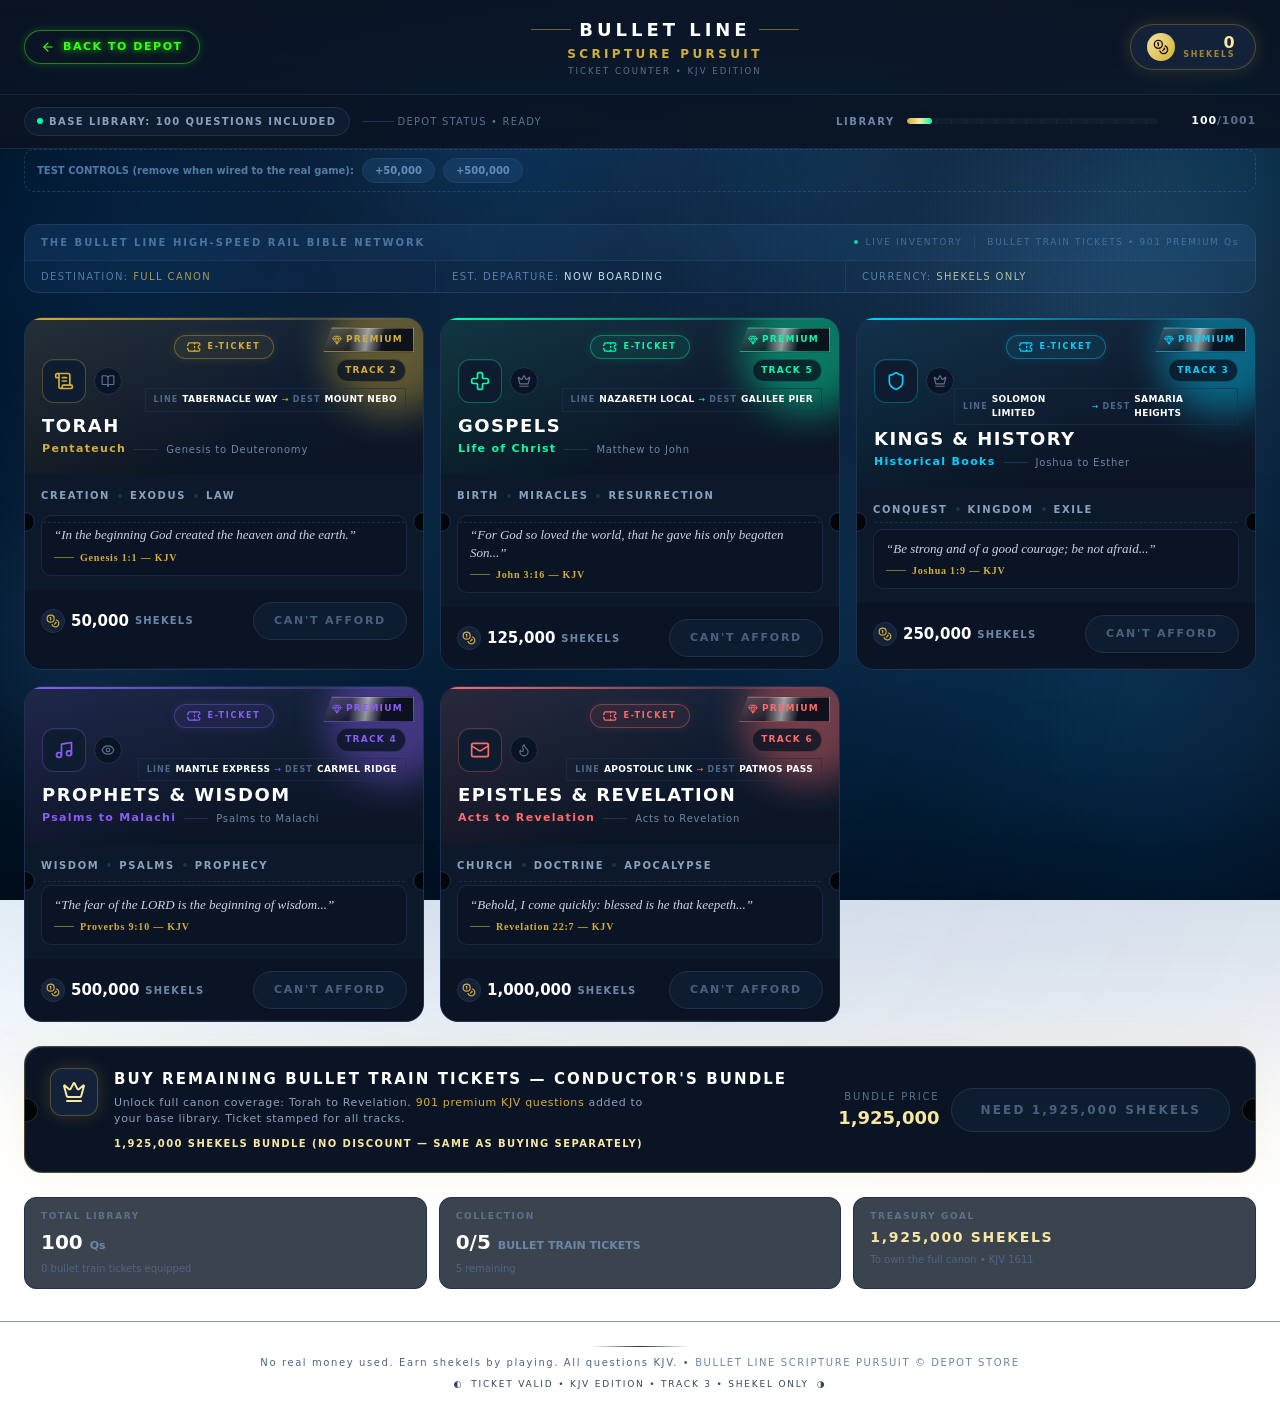
==== store.html @ 8d9b405f "Add files via upload" ====
<!DOCTYPE html>
<html lang="en">
<head>
  <meta charset="UTF-8">
  <meta name="viewport" content="width=device-width, initial-scale=1">
  <title>Bullet Line: Scripture Pursuit — Store</title>
  <style>*,:after,:before{--tw-border-spacing-x:0;--tw-border-spacing-y:0;--tw-translate-x:0;--tw-translate-y:0;--tw-rotate:0;--tw-skew-x:0;--tw-skew-y:0;--tw-scale-x:1;--tw-scale-y:1;--tw-pan-x: ;--tw-pan-y: ;--tw-pinch-zoom: ;--tw-scroll-snap-strictness:proximity;--tw-gradient-from-position: ;--tw-gradient-via-position: ;--tw-gradient-to-position: ;--tw-ordinal: ;--tw-slashed-zero: ;--tw-numeric-figure: ;--tw-numeric-spacing: ;--tw-numeric-fraction: ;--tw-ring-inset: ;--tw-ring-offset-width:0px;--tw-ring-offset-color:#fff;--tw-ring-color:rgba(59,130,246,.5);--tw-ring-offset-shadow:0 0 #0000;--tw-ring-shadow:0 0 #0000;--tw-shadow:0 0 #0000;--tw-shadow-colored:0 0 #0000;--tw-blur: ;--tw-brightness: ;--tw-contrast: ;--tw-grayscale: ;--tw-hue-rotate: ;--tw-invert: ;--tw-saturate: ;--tw-sepia: ;--tw-drop-shadow: ;--tw-backdrop-blur: ;--tw-backdrop-brightness: ;--tw-backdrop-contrast: ;--tw-backdrop-grayscale: ;--tw-backdrop-hue-rotate: ;--tw-backdrop-invert: ;--tw-backdrop-opacity: ;--tw-backdrop-saturate: ;--tw-backdrop-sepia: ;--tw-contain-size: ;--tw-contain-layout: ;--tw-contain-paint: ;--tw-contain-style: }::backdrop{--tw-border-spacing-x:0;--tw-border-spacing-y:0;--tw-translate-x:0;--tw-translate-y:0;--tw-rotate:0;--tw-skew-x:0;--tw-skew-y:0;--tw-scale-x:1;--tw-scale-y:1;--tw-pan-x: ;--tw-pan-y: ;--tw-pinch-zoom: ;--tw-scroll-snap-strictness:proximity;--tw-gradient-from-position: ;--tw-gradient-via-position: ;--tw-gradient-to-position: ;--tw-ordinal: ;--tw-slashed-zero: ;--tw-numeric-figure: ;--tw-numeric-spacing: ;--tw-numeric-fraction: ;--tw-ring-inset: ;--tw-ring-offset-width:0px;--tw-ring-offset-color:#fff;--tw-ring-color:rgba(59,130,246,.5);--tw-ring-offset-shadow:0 0 #0000;--tw-ring-shadow:0 0 #0000;--tw-shadow:0 0 #0000;--tw-shadow-colored:0 0 #0000;--tw-blur: ;--tw-brightness: ;--tw-contrast: ;--tw-grayscale: ;--tw-hue-rotate: ;--tw-invert: ;--tw-saturate: ;--tw-sepia: ;--tw-drop-shadow: ;--tw-backdrop-blur: ;--tw-backdrop-brightness: ;--tw-backdrop-contrast: ;--tw-backdrop-grayscale: ;--tw-backdrop-hue-rotate: ;--tw-backdrop-invert: ;--tw-backdrop-opacity: ;--tw-backdrop-saturate: ;--tw-backdrop-sepia: ;--tw-contain-size: ;--tw-contain-layout: ;--tw-contain-paint: ;--tw-contain-style: }/*! tailwindcss v3.4.18 | MIT License | https://tailwindcss.com*/*,:after,:before{box-sizing:border-box;border:0 solid #e5e7eb}:after,:before{--tw-content:""}:host,html{line-height:1.5;-webkit-text-size-adjust:100%;-moz-tab-size:4;-o-tab-size:4;tab-size:4;font-family:ui-sans-serif,system-ui,sans-serif,Apple Color Emoji,Segoe UI Emoji,Segoe UI Symbol,Noto Color Emoji;font-feature-settings:normal;font-variation-settings:normal;-webkit-tap-highlight-color:transparent}body{line-height:inherit}hr{height:0;color:inherit;border-top-width:1px}abbr:where([title]){-webkit-text-decoration:underline dotted;text-decoration:underline dotted}h1,h2,h3,h4,h5,h6{font-size:inherit;font-weight:inherit}a{color:inherit;text-decoration:inherit}b,strong{font-weight:bolder}code,kbd,pre,samp{font-family:ui-monospace,SFMono-Regular,Menlo,Monaco,Consolas,Liberation Mono,Courier New,monospace;font-feature-settings:normal;font-variation-settings:normal;font-size:1em}small{font-size:80%}sub,sup{font-size:75%;line-height:0;position:relative;vertical-align:baseline}sub{bottom:-.25em}sup{top:-.5em}table{text-indent:0;border-color:inherit;border-collapse:collapse}button,input,optgroup,select,textarea{font-family:inherit;font-feature-settings:inherit;font-variation-settings:inherit;font-size:100%;font-weight:inherit;line-height:inherit;letter-spacing:inherit;color:inherit;margin:0;padding:0}button,select{text-transform:none}button,input:where([type=button]),input:where([type=reset]),input:where([type=submit]){-webkit-appearance:button;background-color:transparent;background-image:none}:-moz-focusring{outline:auto}:-moz-ui-invalid{box-shadow:none}progress{vertical-align:baseline}::-webkit-inner-spin-button,::-webkit-outer-spin-button{height:auto}[type=search]{-webkit-appearance:textfield;outline-offset:-2px}::-webkit-search-decoration{-webkit-appearance:none}::-webkit-file-upload-button{-webkit-appearance:button;font:inherit}summary{display:list-item}blockquote,dd,dl,figure,h1,h2,h3,h4,h5,h6,hr,p,pre{margin:0}fieldset{margin:0}fieldset,legend{padding:0}menu,ol,ul{list-style:none;margin:0;padding:0}dialog{padding:0}textarea{resize:vertical}input::-moz-placeholder,textarea::-moz-placeholder{opacity:1;color:#9ca3af}input::placeholder,textarea::placeholder{opacity:1;color:#9ca3af}[role=button],button{cursor:pointer}:disabled{cursor:default}audio,canvas,embed,iframe,img,object,svg,video{display:block;vertical-align:middle}img,video{max-width:100%;height:auto}[hidden]:where(:not([hidden=until-found])){display:none}.pointer-events-none{pointer-events:none}.pointer-events-auto{pointer-events:auto}.fixed{position:fixed}.absolute{position:absolute}.relative{position:relative}.sticky{position:sticky}.inset-0{inset:0}.inset-x-0{left:0;right:0}.inset-y-0{top:0;bottom:0}.-left-\[10\%\]{left:-10%}.-right-8{right:-2rem}.-right-\[15\%\]{right:-15%}.-top-8{top:-2rem}.-top-\[15\%\]{top:-15%}.bottom-0{bottom:0}.bottom-5{bottom:1.25rem}.bottom-\[0\%\]{bottom:0}.left-0{left:0}.left-1\/2{left:50%}.left-3{left:.75rem}.left-\[10\%\]{left:10%}.left-\[18px\]{left:18px}.left-\[22px\]{left:22px}.right-0{right:0}.right-\[18px\]{right:18px}.right-\[22px\]{right:22px}.top-0{top:0}.top-1\/2{top:50%}.top-2{top:.5rem}.top-\[20\%\]{top:20%}.top-\[58\%\]{top:58%}.-z-10{z-index:-10}.-z-20{z-index:-20}.z-10{z-index:10}.z-30{z-index:30}.z-50{z-index:50}.mx-1{margin-left:.25rem;margin-right:.25rem}.mx-auto{margin-left:auto;margin-right:auto}.mb-6{margin-bottom:1.5rem}.mt-0\.5{margin-top:.125rem}.mt-1{margin-top:.25rem}.mt-1\.5{margin-top:.375rem}.mt-2{margin-top:.5rem}.mt-3{margin-top:.75rem}.mt-4{margin-top:1rem}.mt-6{margin-top:1.5rem}.line-clamp-2{overflow:hidden;display:-webkit-box;-webkit-box-orient:vertical;-webkit-line-clamp:2}.flex{display:flex}.inline-flex{display:inline-flex}.grid{display:grid}.hidden{display:none}.h-1{height:.25rem}.h-1\.5{height:.375rem}.h-11{height:2.75rem}.h-12{height:3rem}.h-2{height:.5rem}.h-3{height:.75rem}.h-3\.5{height:.875rem}.h-32{height:8rem}.h-4{height:1rem}.h-5{height:1.25rem}.h-6{height:1.5rem}.h-7{height:1.75rem}.h-\[148px\]{height:148px}.h-\[1px\]{height:1px}.h-\[2px\]{height:2px}.h-\[36px\]{height:36px}.h-\[38px\]{height:38px}.h-\[40\%\]{height:40%}.h-\[44px\]{height:44px}.h-\[45\%\]{height:45%}.h-\[55\%\]{height:55%}.h-\[6px\]{height:6px}.h-full{height:100%}.h-px{height:1px}.min-h-screen{min-height:100vh}.w-1{width:.25rem}.w-1\.5{width:.375rem}.w-1\/3{width:33.333333%}.w-11{width:2.75rem}.w-12{width:3rem}.w-2{width:.5rem}.w-24{width:6rem}.w-3\.5{width:.875rem}.w-32{width:8rem}.w-4{width:1rem}.w-5{width:1.25rem}.w-6{width:1.5rem}.w-7{width:1.75rem}.w-8{width:2rem}.w-\[70\%\]{width:70%}.w-\[80\%\]{width:80%}.w-\[90\%\]{width:90%}.w-full{width:100%}.w-px{width:1px}.min-w-\[86px\]{min-width:86px}.max-w-\[1280px\]{max-width:1280px}.max-w-\[560px\]{max-width:560px}.flex-1{flex:1 1 0%}.-translate-x-1\/2{--tw-translate-x:-50%}.-translate-x-1\/2,.-translate-y-1\/2{transform:translate(var(--tw-translate-x),var(--tw-translate-y)) rotate(var(--tw-rotate)) skewX(var(--tw-skew-x)) skewY(var(--tw-skew-y)) scaleX(var(--tw-scale-x)) scaleY(var(--tw-scale-y))}.-translate-y-1\/2{--tw-translate-y:-50%}.translate-x-1\/2{--tw-translate-x:50%}.-skew-x-12,.translate-x-1\/2{transform:translate(var(--tw-translate-x),var(--tw-translate-y)) rotate(var(--tw-rotate)) skewX(var(--tw-skew-x)) skewY(var(--tw-skew-y)) scaleX(var(--tw-scale-x)) scaleY(var(--tw-scale-y))}.-skew-x-12{--tw-skew-x:-12deg}@keyframes pulse{50%{opacity:.5}}.animate-pulse{animation:pulse 2s cubic-bezier(.4,0,.6,1) infinite}.cursor-not-allowed{cursor:not-allowed}.grid-cols-1{grid-template-columns:repeat(1,minmax(0,1fr))}.grid-cols-3{grid-template-columns:repeat(3,minmax(0,1fr))}.flex-col{flex-direction:column}.flex-wrap{flex-wrap:wrap}.place-items-center{place-items:center}.items-start{align-items:flex-start}.items-end{align-items:flex-end}.items-center{align-items:center}.items-baseline{align-items:baseline}.justify-center{justify-content:center}.justify-between{justify-content:space-between}.gap-1{gap:.25rem}.gap-1\.5{gap:.375rem}.gap-2{gap:.5rem}.gap-3{gap:.75rem}.gap-4{gap:1rem}.divide-x>:not([hidden])~:not([hidden]){--tw-divide-x-reverse:0;border-right-width:calc(1px*var(--tw-divide-x-reverse));border-left-width:calc(1px*(1 - var(--tw-divide-x-reverse)))}.divide-\[\#1f314d\]\/60>:not([hidden])~:not([hidden]){border-color:rgba(31,49,77,.6)}.overflow-hidden{overflow:hidden}.overflow-x-hidden{overflow-x:hidden}.rounded{border-radius:.25rem}.rounded-\[10px\]{border-radius:10px}.rounded-\[12px\]{border-radius:12px}.rounded-\[14px\]{border-radius:14px}.rounded-\[17px\]{border-radius:17px}.rounded-\[18px\]{border-radius:18px}.rounded-full{border-radius:9999px}.border{border-width:1px}.border-b{border-bottom-width:1px}.border-t{border-top-width:1px}.border-dashed{border-style:dashed}.border-\[\#00ffaa\]\/30{border-color:rgba(0,255,170,.3)}.border-\[\#00ffaa\]\/40{border-color:rgba(0,255,170,.4)}.border-\[\#1f314d\]{--tw-border-opacity:1;border-color:rgb(31 49 77/var(--tw-border-opacity,1))}.border-\[\#1f314d\]\/50{border-color:rgba(31,49,77,.5)}.border-\[\#1f314d\]\/60{border-color:rgba(31,49,77,.6)}.border-\[\#1f314d\]\/70{border-color:rgba(31,49,77,.7)}.border-\[\#1f314d\]\/80{border-color:rgba(31,49,77,.8)}.border-\[\#d4af37\]\/20{border-color:rgba(212,175,55,.2)}.border-\[\#d4af37\]\/30{border-color:rgba(212,175,55,.3)}.border-\[\#ff6b6b\]\/30{border-color:hsla(0,100%,71%,.3)}.bg-\[\#00ffaa\]{--tw-bg-opacity:1;background-color:rgb(0 255 170/var(--tw-bg-opacity,1))}.bg-\[\#00ffaa\]\/10{background-color:rgba(0,255,170,.1)}.bg-\[\#02050a\]{--tw-bg-opacity:1;background-color:rgb(2 5 10/var(--tw-bg-opacity,1))}.bg-\[\#0a1424\]{--tw-bg-opacity:1;background-color:rgb(10 20 36/var(--tw-bg-opacity,1))}.bg-\[\#0a1424\]\/70{background-color:rgba(10,20,36,.7)}.bg-\[\#0a1424\]\/80{background-color:rgba(10,20,36,.8)}.bg-\[\#0c192b\]{--tw-bg-opacity:1;background-color:rgb(12 25 43/var(--tw-bg-opacity,1))}.bg-\[\#0e1c30\]{--tw-bg-opacity:1;background-color:rgb(14 28 48/var(--tw-bg-opacity,1))}.bg-\[\#0e1c30\]\/90{background-color:rgba(14,28,48,.9)}.bg-\[\#101d2e\]{--tw-bg-opacity:1;background-color:rgb(16 29 46/var(--tw-bg-opacity,1))}.bg-\[\#132238\]{--tw-bg-opacity:1;background-color:rgb(19 34 56/var(--tw-bg-opacity,1))}.bg-\[\#1a1220\]\/90{background-color:rgba(26,18,32,.9)}.bg-\[\#1f314d\]{--tw-bg-opacity:1;background-color:rgb(31 49 77/var(--tw-bg-opacity,1))}.bg-\[\#3a4f6d\]{--tw-bg-opacity:1;background-color:rgb(58 79 109/var(--tw-bg-opacity,1))}.bg-\[\#d4af37\]{--tw-bg-opacity:1;background-color:rgb(212 175 55/var(--tw-bg-opacity,1))}.bg-\[\#d4af37\]\/50{background-color:rgba(212,175,55,.5)}.bg-\[\#d4af37\]\/60{background-color:rgba(212,175,55,.6)}.bg-\[\#ff6b6b\]{--tw-bg-opacity:1;background-color:rgb(255 107 107/var(--tw-bg-opacity,1))}.bg-gradient-to-b{background-image:linear-gradient(to bottom,var(--tw-gradient-stops))}.bg-gradient-to-br{background-image:linear-gradient(to bottom right,var(--tw-gradient-stops))}.bg-gradient-to-r{background-image:linear-gradient(to right,var(--tw-gradient-stops))}.from-\[\#10223b\]{--tw-gradient-from:#10223b var(--tw-gradient-from-position);--tw-gradient-to:rgba(16,34,59,0) var(--tw-gradient-to-position);--tw-gradient-stops:var(--tw-gradient-from),var(--tw-gradient-to)}.from-\[\#f7e7a1\]{--tw-gradient-from:#f7e7a1 var(--tw-gradient-from-position);--tw-gradient-to:hsla(49,84%,80%,0) var(--tw-gradient-to-position);--tw-gradient-stops:var(--tw-gradient-from),var(--tw-gradient-to)}.from-transparent{--tw-gradient-from:transparent var(--tw-gradient-from-position);--tw-gradient-to:transparent var(--tw-gradient-to-position);--tw-gradient-stops:var(--tw-gradient-from),var(--tw-gradient-to)}.via-\[\#0e1c30\]{--tw-gradient-to:rgba(14,28,48,0) var(--tw-gradient-to-position);--tw-gradient-stops:var(--tw-gradient-from),#0e1c30 var(--tw-gradient-via-position),var(--tw-gradient-to)}.via-\[\#1f314d\]{--tw-gradient-to:rgba(31,49,77,0) var(--tw-gradient-to-position);--tw-gradient-stops:var(--tw-gradient-from),#1f314d var(--tw-gradient-via-position),var(--tw-gradient-to)}.via-\[\#1f314d\]\/60{--tw-gradient-to:rgba(31,49,77,0) var(--tw-gradient-to-position);--tw-gradient-stops:var(--tw-gradient-from),rgba(31,49,77,.6) var(--tw-gradient-via-position),var(--tw-gradient-to)}.via-white\/10{--tw-gradient-to:hsla(0,0%,100%,0) var(--tw-gradient-to-position);--tw-gradient-stops:var(--tw-gradient-from),hsla(0,0%,100%,.1) var(--tw-gradient-via-position),var(--tw-gradient-to)}.to-\[\#0a1424\]{--tw-gradient-to:#0a1424 var(--tw-gradient-to-position)}.to-\[\#d4af37\]{--tw-gradient-to:#d4af37 var(--tw-gradient-to-position)}.to-transparent{--tw-gradient-to:transparent var(--tw-gradient-to-position)}.p-4{padding:1rem}.p-\[1px\]{padding:1px}.px-2{padding-left:.5rem;padding-right:.5rem}.px-2\.5{padding-left:.625rem;padding-right:.625rem}.px-3{padding-left:.75rem;padding-right:.75rem}.px-3\.5{padding-left:.875rem;padding-right:.875rem}.px-4{padding-left:1rem;padding-right:1rem}.px-5{padding-left:1.25rem;padding-right:1.25rem}.px-7{padding-left:1.75rem;padding-right:1.75rem}.py-0\.5{padding-top:.125rem;padding-bottom:.125rem}.py-1{padding-top:.25rem;padding-bottom:.25rem}.py-1\.5{padding-top:.375rem;padding-bottom:.375rem}.py-2{padding-top:.5rem;padding-bottom:.5rem}.py-2\.5{padding-top:.625rem;padding-bottom:.625rem}.py-3{padding-top:.75rem;padding-bottom:.75rem}.py-3\.5{padding-top:.875rem;padding-bottom:.875rem}.py-4{padding-top:1rem;padding-bottom:1rem}.py-6{padding-top:1.5rem;padding-bottom:1.5rem}.pr-1{padding-right:.25rem}.text-center{text-align:center}.text-right{text-align:right}.text-\[10px\]{font-size:10px}.text-\[11px\]{font-size:11px}.text-\[12px\]{font-size:12px}.text-\[13px\]{font-size:13px}.text-\[14px\]{font-size:14px}.text-\[15px\]{font-size:15px}.text-\[16px\]{font-size:16px}.text-\[18px\]{font-size:18px}.text-\[20px\]{font-size:20px}.text-\[8\.5px\]{font-size:8.5px}.text-\[8px\]{font-size:8px}.text-\[9px\]{font-size:9px}.font-bold{font-weight:700}.font-extrabold{font-weight:800}.font-medium{font-weight:500}.font-semibold{font-weight:600}.italic{font-style:italic}.leading-\[1\.35\]{line-height:1.35}.leading-\[1\.5\]{line-height:1.5}.leading-none{line-height:1}.tracking-\[0\.04em\]{letter-spacing:.04em}.tracking-\[0\.06em\]{letter-spacing:.06em}.tracking-\[0\.08em\]{letter-spacing:.08em}.tracking-\[0\.12em\]{letter-spacing:.12em}.tracking-\[0\.14em\]{letter-spacing:.14em}.tracking-\[0\.16em\]{letter-spacing:.16em}.tracking-\[0\.18em\]{letter-spacing:.18em}.tracking-\[0\.22em\]{letter-spacing:.22em}.tracking-\[0\.24em\]{letter-spacing:.24em}.tracking-\[0\.28em\]{letter-spacing:.28em}.tracking-\[0\.2em\]{letter-spacing:.2em}.tracking-wide{letter-spacing:.025em}.text-\[\#00ffaa\]{--tw-text-opacity:1;color:rgb(0 255 170/var(--tw-text-opacity,1))}.text-\[\#1a1200\]{--tw-text-opacity:1;color:rgb(26 18 0/var(--tw-text-opacity,1))}.text-\[\#324760\]{--tw-text-opacity:1;color:rgb(50 71 96/var(--tw-text-opacity,1))}.text-\[\#3d5472\]{--tw-text-opacity:1;color:rgb(61 84 114/var(--tw-text-opacity,1))}.text-\[\#4a6080\]{--tw-text-opacity:1;color:rgb(74 96 128/var(--tw-text-opacity,1))}.text-\[\#4d6586\]{--tw-text-opacity:1;color:rgb(77 101 134/var(--tw-text-opacity,1))}.text-\[\#4d688d\]{--tw-text-opacity:1;color:rgb(77 104 141/var(--tw-text-opacity,1))}.text-\[\#5a7192\]{--tw-text-opacity:1;color:rgb(90 113 146/var(--tw-text-opacity,1))}.text-\[\#5f7da0\]{--tw-text-opacity:1;color:rgb(95 125 160/var(--tw-text-opacity,1))}.text-\[\#6d86a8\]{--tw-text-opacity:1;color:rgb(109 134 168/var(--tw-text-opacity,1))}.text-\[\#8aa0bf\]{--tw-text-opacity:1;color:rgb(138 160 191/var(--tw-text-opacity,1))}.text-\[\#b6ffe8\]{--tw-text-opacity:1;color:rgb(182 255 232/var(--tw-text-opacity,1))}.text-\[\#c7d4e8\]{--tw-text-opacity:1;color:rgb(199 212 232/var(--tw-text-opacity,1))}.text-\[\#d4af37\]{--tw-text-opacity:1;color:rgb(212 175 55/var(--tw-text-opacity,1))}.text-\[\#d4af37\]\/70{color:rgba(212,175,55,.7)}.text-\[\#f7e7a1\]{--tw-text-opacity:1;color:rgb(247 231 161/var(--tw-text-opacity,1))}.text-\[\#ffb4b4\]{--tw-text-opacity:1;color:rgb(255 180 180/var(--tw-text-opacity,1))}.text-black{--tw-text-opacity:1;color:rgb(0 0 0/var(--tw-text-opacity,1))}.text-white{--tw-text-opacity:1;color:rgb(255 255 255/var(--tw-text-opacity,1))}.line-through{text-decoration-line:line-through}.opacity-0{opacity:0}.opacity-40{opacity:.4}.opacity-60{opacity:.6}.opacity-\[0\.07\]{opacity:.07}.shadow-\[0_0_18px_rgba\(212\2c 175\2c 55\2c 0\.18\)\]{--tw-shadow:0 0 18px rgba(212,175,55,.18);--tw-shadow-colored:0 0 18px var(--tw-shadow-color);box-shadow:var(--tw-ring-offset-shadow,0 0 #0000),var(--tw-ring-shadow,0 0 #0000),var(--tw-shadow)}.shadow-\[0_0_18px_rgba\(212\2c 175\2c 55\2c 0\.2\)\]{--tw-shadow:0 0 18px rgba(212,175,55,.2);--tw-shadow-colored:0 0 18px var(--tw-shadow-color);box-shadow:var(--tw-ring-offset-shadow,0 0 #0000),var(--tw-ring-shadow,0 0 #0000),var(--tw-shadow)}.shadow-\[0_0_20px_rgba\(212\2c 175\2c 55\2c 0\.25\)\]{--tw-shadow:0 0 20px rgba(212,175,55,.25);--tw-shadow-colored:0 0 20px var(--tw-shadow-color);box-shadow:var(--tw-ring-offset-shadow,0 0 #0000),var(--tw-ring-shadow,0 0 #0000),var(--tw-shadow)}.shadow-\[0_0_28px_rgba\(212\2c 175\2c 55\2c 0\.35\)\]{--tw-shadow:0 0 28px rgba(212,175,55,.35);--tw-shadow-colored:0 0 28px var(--tw-shadow-color);box-shadow:var(--tw-ring-offset-shadow,0 0 #0000),var(--tw-ring-shadow,0 0 #0000),var(--tw-shadow)}.shadow-\[0_0_40px_rgba\(212\2c 175\2c 55\2c 0\.12\)\]{--tw-shadow:0 0 40px rgba(212,175,55,.12);--tw-shadow-colored:0 0 40px var(--tw-shadow-color)}.shadow-\[0_0_40px_rgba\(212\2c 175\2c 55\2c 0\.12\)\],.shadow-\[0_0_8px_\#00ffaa\]{box-shadow:var(--tw-ring-offset-shadow,0 0 #0000),var(--tw-ring-shadow,0 0 #0000),var(--tw-shadow)}.shadow-\[0_0_8px_\#00ffaa\]{--tw-shadow:0 0 8px #0fa;--tw-shadow-colored:0 0 8px var(--tw-shadow-color)}.shadow-\[0_10px_30px_rgba\(0\2c 0\2c 0\2c 0\.5\)\]{--tw-shadow:0 10px 30px rgba(0,0,0,.5);--tw-shadow-colored:0 10px 30px var(--tw-shadow-color);box-shadow:var(--tw-ring-offset-shadow,0 0 #0000),var(--tw-ring-shadow,0 0 #0000),var(--tw-shadow)}.shadow-\[inset_0_1px_0_rgba\(255\2c 255\2c 255\2c 0\.06\)\]{--tw-shadow:inset 0 1px 0 hsla(0,0%,100%,.06);--tw-shadow-colored:inset 0 1px 0 var(--tw-shadow-color)}.shadow-\[inset_0_1px_0_rgba\(255\2c 255\2c 255\2c 0\.06\)\],.shadow-inner{box-shadow:var(--tw-ring-offset-shadow,0 0 #0000),var(--tw-ring-shadow,0 0 #0000),var(--tw-shadow)}.shadow-inner{--tw-shadow:inset 0 2px 4px 0 rgba(0,0,0,.05);--tw-shadow-colored:inset 0 2px 4px 0 var(--tw-shadow-color)}.blur-\[110px\]{--tw-blur:blur(110px)}.blur-\[110px\],.blur-\[18px\]{filter:var(--tw-blur) var(--tw-brightness) var(--tw-contrast) var(--tw-grayscale) var(--tw-hue-rotate) var(--tw-invert) var(--tw-saturate) var(--tw-sepia) var(--tw-drop-shadow)}.blur-\[18px\]{--tw-blur:blur(18px)}.blur-\[80px\]{--tw-blur:blur(80px)}.blur-\[80px\],.blur-\[90px\]{filter:var(--tw-blur) var(--tw-brightness) var(--tw-contrast) var(--tw-grayscale) var(--tw-hue-rotate) var(--tw-invert) var(--tw-saturate) var(--tw-sepia) var(--tw-drop-shadow)}.blur-\[90px\]{--tw-blur:blur(90px)}.filter{filter:var(--tw-blur) var(--tw-brightness) var(--tw-contrast) var(--tw-grayscale) var(--tw-hue-rotate) var(--tw-invert) var(--tw-saturate) var(--tw-sepia) var(--tw-drop-shadow)}.backdrop-blur-xl{--tw-backdrop-blur:blur(24px);backdrop-filter:var(--tw-backdrop-blur) var(--tw-backdrop-brightness) var(--tw-backdrop-contrast) var(--tw-backdrop-grayscale) var(--tw-backdrop-hue-rotate) var(--tw-backdrop-invert) var(--tw-backdrop-opacity) var(--tw-backdrop-saturate) var(--tw-backdrop-sepia)}.transition{transition-property:color,background-color,border-color,text-decoration-color,fill,stroke,opacity,box-shadow,transform,filter,backdrop-filter;transition-timing-function:cubic-bezier(.4,0,.2,1);transition-duration:.15s}.transition-all{transition-property:all;transition-timing-function:cubic-bezier(.4,0,.2,1);transition-duration:.15s}.transition-opacity{transition-property:opacity;transition-timing-function:cubic-bezier(.4,0,.2,1);transition-duration:.15s}.duration-300{transition-duration:.3s}.duration-500{transition-duration:.5s}.duration-700{transition-duration:.7s}.ease-in-out{transition-timing-function:cubic-bezier(.4,0,.2,1)}#root,body,html{min-height:100%}body{margin:0;font-family:Inter,ui-sans-serif,system-ui,-apple-system,BlinkMacSystemFont,Segoe UI,sans-serif}[role=button]:not([aria-disabled=true]),button:not(:disabled),label[for],select:not(:disabled),summary{cursor:pointer}.selection\:bg-\[\#d4af37\]\/30 ::-moz-selection{background-color:rgba(212,175,55,.3)}.selection\:bg-\[\#d4af37\]\/30 ::selection{background-color:rgba(212,175,55,.3)}.selection\:bg-\[\#d4af37\]\/30::-moz-selection{background-color:rgba(212,175,55,.3)}.selection\:bg-\[\#d4af37\]\/30::selection{background-color:rgba(212,175,55,.3)}.hover\:border-\[\#2a4166\]:hover{--tw-border-opacity:1;border-color:rgb(42 65 102/var(--tw-border-opacity,1))}.hover\:text-white:hover{--tw-text-opacity:1;color:rgb(255 255 255/var(--tw-text-opacity,1))}.hover\:shadow-\[0_0_28px_rgba\(212\2c 175\2c 55\2c 0\.4\)\]:hover{--tw-shadow:0 0 28px rgba(212,175,55,.4);--tw-shadow-colored:0 0 28px var(--tw-shadow-color);box-shadow:var(--tw-ring-offset-shadow,0 0 #0000),var(--tw-ring-shadow,0 0 #0000),var(--tw-shadow)}.hover\:shadow-\[0_0_36px_rgba\(212\2c 175\2c 55\2c 0\.5\)\]:hover{--tw-shadow:0 0 36px rgba(212,175,55,.5);--tw-shadow-colored:0 0 36px var(--tw-shadow-color);box-shadow:var(--tw-ring-offset-shadow,0 0 #0000),var(--tw-ring-shadow,0 0 #0000),var(--tw-shadow)}.active\:scale-\[0\.98\]:active{--tw-scale-x:0.98;--tw-scale-y:0.98}.active\:scale-\[0\.98\]:active,.group:hover .group-hover\:-translate-x-0\.5{transform:translate(var(--tw-translate-x),var(--tw-translate-y)) rotate(var(--tw-rotate)) skewX(var(--tw-skew-x)) skewY(var(--tw-skew-y)) scaleX(var(--tw-scale-x)) scaleY(var(--tw-scale-y))}.group:hover .group-hover\:-translate-x-0\.5{--tw-translate-x:-0.125rem}.group:hover .group-hover\:opacity-100{opacity:1}@media (min-width:640px){.sm\:grid-cols-2{grid-template-columns:repeat(2,minmax(0,1fr))}}@media (min-width:768px){.md\:mt-0{margin-top:0}.md\:flex{display:flex}.md\:grid{display:grid}.md\:hidden{display:none}.md\:w-10{width:2.5rem}.md\:w-\[420px\]{width:420px}.md\:flex-row{flex-direction:row}.md\:items-center{align-items:center}.md\:justify-between{justify-content:space-between}.md\:px-4{padding-left:1rem;padding-right:1rem}.md\:px-6{padding-left:1.5rem;padding-right:1.5rem}.md\:py-4{padding-top:1rem;padding-bottom:1rem}.md\:py-5{padding-top:1.25rem;padding-bottom:1.25rem}.md\:py-8{padding-top:2rem;padding-bottom:2rem}.md\:text-\[12px\]{font-size:12px}.md\:text-\[15px\]{font-size:15px}.md\:text-\[18px\]{font-size:18px}}@media (min-width:1024px){.lg\:grid-cols-3{grid-template-columns:repeat(3,minmax(0,1fr))}}
@import url('https://fonts.googleapis.com/css2?family=Montserrat:wght@400;500;600;700;800&family=Playfair+Display:ital,wght@0,400;0,600;1,400;1,600&display=swap');
*{font-family:"Montserrat",system-ui,sans-serif}
.playfair{font-family:"Playfair Display",serif}
@keyframes fogDrift1 { 0%{transform:translateX(-10%) translateY(0) scale(1)} 50%{transform:translateX(5%) translateY(-6%) scale(1.05)} 100%{transform:translateX(-10%) translateY(0) scale(1)} }
@keyframes fogDrift2 { 0%{transform:translateX(8%) translateY(2%) scale(1.02)} 50%{transform:translateX(-4%) translateY(4%) scale(1)} 100%{transform:translateX(8%) translateY(2%) scale(1.02)} }
@keyframes sheen { 0%{transform:translateX(-100%)} 100%{transform:translateX(200%)} }
@keyframes shake { 0%,100%{transform:translateX(0)} 20%,60%{transform:translateX(-5px)} 40%,80%{transform:translateX(5px)} }
@keyframes flyCoin { 0%{transform:translate(0,0) scale(1) rotate(0deg); opacity:1} 70%{opacity:1} 100%{transform:translate(var(--tx), var(--ty)) scale(0.2) rotate(720deg); opacity:0} }
@keyframes trackMove { 0%{background-position:0 0} 100%{background-position:0 40px} }
@keyframes ticketBadgePulse { 0%,100%{transform:scale(1); filter:brightness(1)} 50%{transform:scale(1.05); filter:brightness(1.3)} }
.shake{animation:shake 0.45s ease}
.ticket-badge{animation:ticketBadgePulse 2.6s ease-in-out infinite}
.premium-badge{position:absolute;top:9px;right:9px;z-index:25;display:inline-flex;align-items:center;gap:4px;padding:5px 10px 5px 8px;clip-path:polygon(9px 0,100% 0,100% 100%,0 100%);background:linear-gradient(150deg,rgba(255,255,255,0.16) 0%,rgba(8,14,25,0.94) 60%);box-shadow:0 3px 10px rgba(0,0,0,0.55),inset 0 1px 0 rgba(255,255,255,0.2);overflow:hidden}
.premium-badge::before{content:"";position:absolute;inset:0;background:linear-gradient(100deg,transparent 30%,rgba(255,255,255,0.55) 48%,transparent 66%);animation:sheen 4.5s ease-in-out infinite}
.premium-badge span{position:relative;z-index:1;display:inline-flex;align-items:center;gap:4px;font-size:9px;font-weight:900;letter-spacing:0.14em}
.premium-badge svg{width:10px;height:10px}

/* Fog background — copied verbatim from the game's styles.css so the store
   matches exactly (same canvas particle system + same two blur layers). */
#fog-canvas {
  position: fixed; top: 0; left: 0; width: 100vw; height: 100vh;
  pointer-events: none; z-index: 0;
}
.fog-layer-1, .fog-layer-2 {
  position: fixed; top: -20%; left: -50%; width: 200%; height: 140%;
  pointer-events: none; z-index: 0;
}
.fog-layer-1 {
  background: radial-gradient(circle at 30% 50%, rgba(0, 150, 255, 0.08) 0%, rgba(0, 80, 180, 0.04) 45%, transparent 70%);
  animation: fogFast 20s linear infinite alternate;
  filter: blur(40px);
}
.fog-layer-2 {
  background: radial-gradient(ellipse at 70% 40%, rgba(70, 130, 180, 0.12) 0%, rgba(0, 50, 120, 0.15) 55%, transparent 80%);
  animation: fogSlow 35s ease-in-out infinite alternate;
  filter: blur(60px);
}
@keyframes fogFast {
  0% { transform: translateX(-8%) translateY(-4%) rotate(0deg); }
  100% { transform: translateX(6%) translateY(5%) rotate(1.5deg); }
}
@keyframes fogSlow {
  0% { transform: translateX(4%) scale(1); }
  100% { transform: translateX(-8%) scale(1.15); }
}

/* Back to Depot link — neon green default, neon blue on hover */
.back-to-depot-link {
  color: #39ff14;
  border-color: rgba(57, 255, 20, 0.45);
  text-shadow: 0 0 6px rgba(57, 255, 20, 0.7), 0 0 14px rgba(57, 255, 20, 0.4);
  box-shadow: 0 0 10px rgba(57, 255, 20, 0.2);
}
.back-to-depot-link:hover {
  color: #00bfff;
  border-color: rgba(0, 191, 255, 0.6);
  text-shadow: 0 0 6px rgba(0, 191, 255, 0.85), 0 0 16px rgba(0, 191, 255, 0.55);
  box-shadow: 0 0 14px rgba(0, 191, 255, 0.3);
}
</style>
</head>
<body>
  <div class="relative min-h-screen w-full overflow-x-hidden text-white selection:bg-[#d4af37]/30">

    <!-- Background: matches the game's fog theme exactly (same body gradient,
         same two CSS blur fog layers, same canvas particle system) -->
    <div class="fixed inset-0 -z-20" style="background:radial-gradient(circle at 50% 20%, #0a1322 0%, #02050a 85%)"></div>
    <canvas id="fog-canvas"></canvas>
    <div class="fog-layer-1"></div>
    <div class="fog-layer-2"></div>

    <!-- Header -->
    <header class="sticky top-0 z-30 border-b border-[#1f314d]/80 backdrop-blur-xl" style="background:linear-gradient(180deg, rgba(10,20,36,0.92) 0%, rgba(10,20,36,0.75) 100%)">
      <div class="mx-auto flex max-w-[1280px] items-center justify-between gap-3 px-4 py-3 md:px-6 md:py-4">
        <a href="index.html" class="back-to-depot-link group flex items-center gap-2 rounded-full border bg-[#0a1424] px-3 py-2 text-[11px] font-bold tracking-[0.14em] no-underline transition md:px-4">
          <svg xmlns="http://www.w3.org/2000/svg" width="24" height="24" viewBox="0 0 24 24" fill="none" stroke="currentColor" stroke-width="2" stroke-linecap="round" stroke-linejoin="round" class="lucide h-3.5 w-3.5 transition group-hover:-translate-x-0.5"><path d="m12 19-7-7 7-7"/><path d="M19 12H5"/></svg>
          BACK TO DEPOT
        </a>
        <div class="flex flex-col items-center text-center">
          <div class="flex items-center gap-2">
            <div class="h-[1px] w-6 bg-[#d4af37]/50 md:w-10"></div>
            <h1 class="text-[16px] font-extrabold tracking-[0.22em] text-white md:text-[18px]">BULLET LINE</h1>
            <div class="h-[1px] w-6 bg-[#d4af37]/50 md:w-10"></div>
          </div>
          <div class="mt-0.5 flex items-baseline gap-2">
            <span class="text-[11px] font-semibold tracking-[0.28em] text-[#d4af37] md:text-[12px]">SCRIPTURE PURSUIT</span>
          </div>
          <span class="mt-0.5 text-[8.5px] font-medium tracking-[0.24em] text-[#5a7192]">TICKET COUNTER &bull; KJV EDITION</span>
        </div>
        <div id="coinWrap" class="relative flex items-center gap-2 rounded-full border border-[#d4af37]/30 bg-[#132238] px-3 py-2 shadow-[0_0_18px_rgba(212,175,55,0.18)] md:px-4">
          <div class="grid h-7 w-7 place-items-center rounded-full bg-gradient-to-br from-[#f7e7a1] to-[#d4af37] text-[#1a1200] shadow-inner">
            <svg xmlns="http://www.w3.org/2000/svg" width="24" height="24" viewBox="0 0 24 24" fill="none" stroke="currentColor" stroke-width="2" stroke-linecap="round" stroke-linejoin="round" class="lucide h-4 w-4"><circle cx="8" cy="8" r="6"/><path d="M18.09 10.37A6 6 0 1 1 10.34 18"/><path d="M7 6h1v4"/><path d="m16.71 13.88.7.71-2.82 2.82"/></svg>
          </div>
          <div class="pr-1 text-right leading-none">
            <div id="shekelAmount" class="text-[16px] font-extrabold tracking-wide text-[#f7e7a1]">0</div>
            <div class="text-[8px] font-bold tracking-[0.2em] text-[#d4af37]/70">SHEKELS</div>
          </div>
        </div>
      </div>

      <div class="border-t border-[#1f314d]/60 bg-[#0a1424]/70">
        <div class="mx-auto flex max-w-[1280px] flex-col items-start justify-between gap-3 px-4 py-3 md:flex-row md:items-center md:px-6">
          <div class="flex items-center gap-3">
            <span class="inline-flex items-center gap-1.5 rounded-full border border-[#1f314d] bg-[#0e1c30] px-3 py-1.5 text-[10px] font-bold tracking-[0.14em] text-[#8aa0bf]">
              <span class="h-1.5 w-1.5 animate-pulse rounded-full bg-[#00ffaa]"></span>
              BASE LIBRARY: 100 QUESTIONS INCLUDED
            </span>
            <span class="hidden items-center gap-1 text-[10px] tracking-[0.12em] text-[#5a7192] md:flex">
              <span class="h-px w-8 bg-[#1f314d]"></span>
              DEPOT STATUS &bull; READY
            </span>
          </div>
          <div class="flex w-full items-center gap-3 md:w-[420px]">
            <div class="text-[10px] font-semibold tracking-[0.16em] text-[#6d86a8]">LIBRARY</div>
            <div class="relative h-[6px] flex-1 overflow-hidden rounded-full bg-[#101d2e]">
              <div id="progressBar" class="absolute inset-y-0 left-0 rounded-full transition-all duration-700" style="width:0%; background:linear-gradient(90deg,#d4af37,#f7e7a1 50%,#00ffaa)"></div>
              <div class="absolute inset-0 opacity-60" style="background:repeating-linear-gradient(90deg, transparent 0 14px, rgba(255,255,255,0.06) 14px 15px)"></div>
            </div>
            <div id="libCount" class="min-w-[86px] text-right text-[11px] font-bold tracking-[0.08em] text-white">100<span class="text-[#5a7192]">/1000</span></div>
          </div>
        </div>
      </div>
    </header>

    <!-- Dev-only test controls: remove once wired to the real game -->
    <div class="mx-auto max-w-[1280px] px-4 pt-4 md:px-6">
      <div class="flex flex-wrap items-center gap-2 rounded-[10px] border border-dashed border-[#1f314d] bg-[#0a1424]/60 px-3 py-2 text-[10px] tracking-[0.1em] text-[#5a7192]">
        <span class="font-bold text-[#6d86a8]">TEST CONTROLS (remove when wired to the real game):</span>
        <button id="debugAdd50k" class="rounded-full border border-[#1f314d] bg-[#132238] px-3 py-1 font-bold text-[#8aa0bf] hover:text-white">+50,000</button>
        <button id="debugAdd500k" class="rounded-full border border-[#1f314d] bg-[#132238] px-3 py-1 font-bold text-[#8aa0bf] hover:text-white">+500,000</button>
      </div>
    </div>

    <!-- Main -->
    <main class="mx-auto max-w-[1280px] px-4 py-6 md:px-6 md:py-8">
      <div class="mb-6 overflow-hidden rounded-[14px] border border-[#1f314d] bg-[#0a1424]">
        <div class="flex flex-wrap items-center justify-between gap-2 border-b border-[#1f314d]/70 bg-[#0e1c30] px-4 py-2.5">
          <div class="flex items-center gap-2 text-[10px] font-bold tracking-[0.2em] text-[#5f7da0]">
            THE BULLET LINE HIGH-SPEED RAIL BIBLE NETWORK
          </div>
          <div class="flex items-center gap-2 text-[9px] tracking-[0.18em] text-[#4d688d]">
            <span class="h-1 w-1 rounded-full bg-[#00ffaa]"></span>
            LIVE INVENTORY
            <span class="mx-1 h-3 w-px bg-[#1f314d]"></span>
            BULLET TRAIN TICKETS &bull; 901 PREMIUM Qs
          </div>
        </div>
        <div class="grid grid-cols-3 divide-x divide-[#1f314d]/60 text-[10px]">
          <div class="px-4 py-2 tracking-[0.14em] text-[#6d86a8]">DESTINATION: <span class="text-[#d4af37]">FULL CANON</span></div>
          <div class="px-4 py-2 tracking-[0.14em] text-[#6d86a8]">EST. DEPARTURE: <span class="text-white">NOW BOARDING</span></div>
          <div class="px-4 py-2 tracking-[0.14em] text-[#6d86a8]">CURRENCY: <span class="text-[#f7e7a1]">SHEKELS ONLY</span></div>
        </div>
      </div>

      <div id="packsGrid" class="grid grid-cols-1 gap-4 sm:grid-cols-2 lg:grid-cols-3"></div>

      <!-- Bundle banner -->
      <div class="mt-6 overflow-hidden rounded-[18px] border border-[#d4af37]/30 bg-gradient-to-br from-[#10223b] via-[#0e1c30] to-[#0a1424] p-[1px] shadow-[0_0_40px_rgba(212,175,55,0.12)]">
        <div class="relative rounded-[17px] bg-[#0a1424] px-4 py-4 md:flex md:items-center md:justify-between md:px-6 md:py-5">
          <div class="pointer-events-none absolute left-0 top-1/2 h-6 w-6 -translate-x-1/2 -translate-y-1/2 rounded-full bg-[#02050a] border border-[#d4af37]/20"></div>
          <div class="pointer-events-none absolute right-0 top-1/2 h-6 w-6 translate-x-1/2 -translate-y-1/2 rounded-full bg-[#02050a] border border-[#d4af37]/20"></div>
          <div class="flex items-start gap-4">
            <div class="hidden h-12 w-12 place-items-center rounded-[12px] border border-[#d4af37]/30 bg-[#132238] text-[#f7e7a1] shadow-[0_0_18px_rgba(212,175,55,0.2)] md:grid">
              <svg xmlns="http://www.w3.org/2000/svg" width="24" height="24" viewBox="0 0 24 24" fill="none" stroke="currentColor" stroke-width="2" stroke-linecap="round" stroke-linejoin="round" class="lucide h-6 w-6"><path d="M11.562 3.266a.5.5 0 0 1 .876 0L15.39 8.87a1 1 0 0 0 1.516.294L21.183 5.5a.5.5 0 0 1 .798.519l-2.834 10.246a1 1 0 0 1-.956.734H5.81a1 1 0 0 1-.957-.734L2.02 6.02a.5.5 0 0 1 .798-.519l4.276 3.664a1 1 0 0 0 1.516-.294z"/><path d="M5 21h14"/></svg>
            </div>
            <div>
              <div class="flex flex-wrap items-center gap-2">
                <h4 id="bundleTitle" class="text-[14px] font-extrabold tracking-[0.14em] text-white md:text-[15px]">BUY ALL BULLET TRAIN TICKETS &mdash; CONDUCTOR'S BUNDLE</h4>
              </div>
              <p class="mt-1 max-w-[560px] text-[11px] leading-[1.5] tracking-[0.06em] text-[#8aa0bf]">
                Unlock full canon coverage: Torah to Revelation. <span class="text-[#d4af37]">901 premium KJV questions</span> added to your base library. Ticket stamped for all tracks.
              </p>
              <div class="mt-2 flex items-center gap-2 text-[10px] tracking-[0.14em]">
                <span id="bundlePriceLine" class="font-bold text-[#f7e7a1]">1,925,000 SHEKELS BUNDLE</span>
              </div>
            </div>
          </div>
          <div class="mt-4 flex items-center gap-3 md:mt-0">
            <div class="hidden flex-col items-end md:flex">
              <span id="bundleStatLabel" class="text-[10px] tracking-[0.18em] text-[#5a7192]">BUNDLE PRICE</span>
              <span id="bundleStatValue" class="text-[18px] font-extrabold text-[#f7e7a1]">1,925,000</span>
            </div>
            <button id="bundleBtn" class="inline-flex h-[44px] items-center justify-center gap-2 rounded-full px-7 text-[12px] font-extrabold tracking-[0.18em] transition-all active:scale-[0.98]"></button>
          </div>
          <div class="pointer-events-none absolute bottom-0 left-[22px] right-[22px] border-t border-dashed border-[#1f314d]/50 md:hidden"></div>
        </div>
      </div>

      <!-- Stats -->
      <div class="mt-6 grid grid-cols-3 gap-3">
        <div class="rounded-[12px] border border-[#1f314d] bg-[#0a1424]/80 px-4 py-3">
          <div class="text-[9px] font-bold tracking-[0.18em] text-[#5a7192]">TOTAL LIBRARY</div>
          <div id="statLibraryValue" class="mt-1 text-[20px] font-extrabold text-white">100 <span class="text-[11px] font-semibold text-[#6d86a8]">Qs</span></div>
          <div id="statLibrarySub" class="mt-1 text-[10px] text-[#4d6586]">0 bullet train tickets equipped</div>
        </div>
        <div class="rounded-[12px] border border-[#1f314d] bg-[#0a1424]/80 px-4 py-3">
          <div class="text-[9px] font-bold tracking-[0.18em] text-[#5a7192]">COLLECTION</div>
          <div id="statCollectionValue" class="mt-1 text-[20px] font-extrabold text-white">0/5 <span class="text-[11px] font-semibold text-[#6d86a8]">BULLET TRAIN TICKETS</span></div>
          <div id="statCollectionSub" class="mt-1 text-[10px] text-[#4d6586]">5 remaining</div>
        </div>
        <div class="rounded-[12px] border border-[#1f314d] bg-[#0a1424]/80 px-4 py-3">
          <div class="text-[9px] font-bold tracking-[0.18em] text-[#5a7192]">TREASURY GOAL</div>
          <div class="mt-1 text-[14px] font-bold tracking-[0.12em] text-[#f7e7a1]">1,925,000 SHEKELS</div>
          <div class="mt-1 text-[10px] text-[#4d6586]">To own the full canon &bull; KJV 1611</div>
        </div>
      </div>
    </main>

    <footer class="mx-auto max-w-[1280px] border-t border-[#1f314d]/50 px-4 py-6 text-center md:px-6">
      <div class="flex flex-col items-center gap-2">
        <div class="h-px w-24 bg-gradient-to-r from-transparent via-[#1f314d] to-transparent"></div>
        <p class="text-[10px] font-medium tracking-[0.16em] text-[#4d6586]">
          No real money used. Earn shekels by playing. All questions KJV. &bull; <span class="text-[#6d86a8]">BULLET LINE SCRIPTURE PURSUIT &copy; DEPOT STORE</span>
        </p>
        <div class="flex items-center gap-2 text-[9px] tracking-[0.2em] text-[#324760]">
          <span>&#9680;</span> TICKET VALID &bull; KJV EDITION &bull; TRACK 3 &bull; SHEKEL ONLY <span>&#9681;</span>
        </div>
      </div>
    </footer>

    <div id="toast" class="pointer-events-none fixed bottom-5 left-1/2 z-50 flex -translate-x-1/2 flex-col items-center gap-2"></div>
  </div>
</body>
<script>
// Exact lucide-react icon path data used by the original store build.
const ICONS = {
  ArrowLeft: '<path d="m12 19-7-7 7-7"/><path d="M19 12H5"/>',
  BookOpen: '<path d="M12 7v14"/><path d="M3 18a1 1 0 0 1-1-1V4a1 1 0 0 1 1-1h5a4 4 0 0 1 4 4 4 4 0 0 1 4-4h5a1 1 0 0 1 1 1v13a1 1 0 0 1-1 1h-6a3 3 0 0 0-3 3 3 3 0 0 0-3-3z"/>',
  Check: '<path d="M20 6 9 17l-5-5"/>',
  Coins: '<circle cx="8" cy="8" r="6"/><path d="M18.09 10.37A6 6 0 1 1 10.34 18"/><path d="M7 6h1v4"/><path d="m16.71 13.88.7.71-2.82 2.82"/>',
  Cross: '<path d="M4 9a2 2 0 0 0-2 2v2a2 2 0 0 0 2 2h4a1 1 0 0 1 1 1v4a2 2 0 0 0 2 2h2a2 2 0 0 0 2-2v-4a1 1 0 0 1 1-1h4a2 2 0 0 0 2-2v-2a2 2 0 0 0-2-2h-4a1 1 0 0 1-1-1V4a2 2 0 0 0-2-2h-2a2 2 0 0 0-2 2v4a1 1 0 0 1-1 1z"/>',
  Crown: '<path d="M11.562 3.266a.5.5 0 0 1 .876 0L15.39 8.87a1 1 0 0 0 1.516.294L21.183 5.5a.5.5 0 0 1 .798.519l-2.834 10.246a1 1 0 0 1-.956.734H5.81a1 1 0 0 1-.957-.734L2.02 6.02a.5.5 0 0 1 .798-.519l4.276 3.664a1 1 0 0 0 1.516-.294z"/><path d="M5 21h14"/>',
  Eye: '<path d="M2.062 12.348a1 1 0 0 1 0-.696 10.75 10.75 0 0 1 19.876 0 1 1 0 0 1 0 .696 10.75 10.75 0 0 1-19.876 0"/><circle cx="12" cy="12" r="3"/>',
  Flame: '<path d="M8.5 14.5A2.5 2.5 0 0 0 11 12c0-1.38-.5-2-1-3-1.072-2.143-.224-4.054 2-6 .5 2.5 2 4.9 4 6.5 2 1.6 3 3.5 3 5.5a7 7 0 1 1-14 0c0-1.153.433-2.294 1-3a2.5 2.5 0 0 0 2.5 2.5z"/>',
  Mail: '<rect width="20" height="16" x="2" y="4" rx="2"/><path d="m22 7-8.97 5.7a1.94 1.94 0 0 1-2.06 0L2 7"/>',
  Music: '<path d="M9 18V5l12-2v13"/><circle cx="6" cy="18" r="3"/><circle cx="18" cy="16" r="3"/>',
  ScrollText: '<path d="M15 12h-5"/><path d="M15 8h-5"/><path d="M19 17V5a2 2 0 0 0-2-2H4"/><path d="M8 21h12a2 2 0 0 0 2-2v-1a1 1 0 0 0-1-1H11a1 1 0 0 0-1 1v1a2 2 0 1 1-4 0V5a2 2 0 1 0-4 0v2a1 1 0 0 0 1 1h3"/>',
  Shield: '<path d="M20 13c0 5-3.5 7.5-7.66 8.95a1 1 0 0 1-.67-.01C7.5 20.5 4 18 4 13V6a1 1 0 0 1 1-1c2 0 4.5-1.2 6.24-2.72a1.17 1.17 0 0 1 1.52 0C14.51 3.81 17 5 19 5a1 1 0 0 1 1 1z"/>',
  Sparkles: '<path d="M9.937 15.5A2 2 0 0 0 8.5 14.063l-6.135-1.582a.5.5 0 0 1 0-.962L8.5 9.936A2 2 0 0 0 9.937 8.5l1.582-6.135a.5.5 0 0 1 .962 0L14.063 8.5A2 2 0 0 0 15.5 9.937l6.135 1.581a.5.5 0 0 1 0 .964L15.5 14.063a2 2 0 0 0-1.437 1.437l-1.582 6.135a.5.5 0 0 1-.963 0z"/><path d="M20 3v4"/><path d="M22 5h-4"/><path d="M4 17v2"/><path d="M5 18H3"/>',
  Gem: '<path d="M6 3h12l4 6-10 13L2 9Z"/><path d="M11 3 8 9l4 13 4-13-3-6"/><path d="M2 9h20"/>',
  Ticket: '<path d="M2 9a3 3 0 1 0 0 6v2a2 2 0 0 0 2 2h16a2 2 0 0 0 2-2v-2a3 3 0 1 1 0-6V7a2 2 0 0 0-2-2H4a2 2 0 0 0-2 2Z"/><path d="M13 5v2"/><path d="M13 17v2"/><path d="M13 11v2"/>',
  Zap: '<path d="M4 14a1 1 0 0 1-.78-1.63l9.9-10.2a.5.5 0 0 1 .86.46l-1.92 6.02A1 1 0 0 0 13 10h7a1 1 0 0 1 .78 1.63l-9.9 10.2a.5.5 0 0 1-.86-.46l1.92-6.02A1 1 0 0 0 11 14z"/>'
};

function icon(name, cls) {
  return `<svg xmlns="http://www.w3.org/2000/svg" width="24" height="24" viewBox="0 0 24 24" fill="none" stroke="currentColor" stroke-width="2" stroke-linecap="round" stroke-linejoin="round" class="lucide ${cls || ''}">${ICONS[name]}</svg>`;
}

// ============================================================================
// BULLET LINE: SCRIPTURE PURSUIT — Store
//
// ECONOMY (per the pricing plan):
//   - 100 free questions  = up to 100,000 Shekels earnable before any purchase
//   - 901 paid questions across 5 packs (counts vary by pack, per the actual
//     KJV question bank — not a flat 180 each)
//   - Balanced pricing so Pack 1 unlocks fairly quickly, Pack 5 is a
//     long-term "prestige" goal. Total treasury to own everything: 1,925,000.
// ============================================================================

const FREE_QUESTIONS = 100;
const TOTAL_QUESTIONS = 1001; // 100 free + 901 paid, across 5 packs of varying size

const PACKS = [
  {
    id: "torah", name: "TORAH", tagline: "Pentateuch", range: "Genesis to Deuteronomy",
    count: 194, price: 50000, line: "TABERNACLE WAY", destination: "MOUNT NEBO", trk: "2",
    accent: "#d4af37", accentSoft: "rgba(212,175,55,0.15)",
    topics: ["Creation", "Exodus", "Law"],
    verse: "In the beginning God created the heaven and the earth.", ref: "Genesis 1:1",
    icon: "ScrollText", secondaryIcon: "BookOpen"
  },
  {
    id: "gospels", name: "GOSPELS", tagline: "Life of Christ", range: "Matthew to John",
    count: 234, price: 125000, line: "NAZARETH LOCAL", destination: "GALILEE PIER", trk: "5",
    accent: "#00ffaa", accentSoft: "rgba(0,255,170,0.12)",
    topics: ["Birth", "Miracles", "Resurrection"],
    verse: "For God so loved the world, that he gave his only begotten Son...", ref: "John 3:16",
    icon: "Cross", secondaryIcon: "Crown"
  },
  {
    id: "kings", name: "KINGS & HISTORY", tagline: "Historical Books", range: "Joshua to Esther",
    count: 168, price: 250000, line: "SOLOMON LIMITED", destination: "SAMARIA HEIGHTS", trk: "3",
    accent: "#00d2ff", accentSoft: "rgba(0,210,255,0.12)",
    topics: ["Conquest", "Kingdom", "Exile"],
    verse: "Be strong and of a good courage; be not afraid...", ref: "Joshua 1:9",
    icon: "Shield", secondaryIcon: "Crown"
  },
  {
    id: "prophets", name: "PROPHETS & WISDOM", tagline: "Psalms to Malachi", range: "Psalms to Malachi",
    count: 128, price: 500000, line: "MANTLE EXPRESS", destination: "CARMEL RIDGE", trk: "4",
    accent: "#8b5cf6", accentSoft: "rgba(139,92,246,0.14)",
    topics: ["Wisdom", "Psalms", "Prophecy"],
    verse: "The fear of the LORD is the beginning of wisdom...", ref: "Proverbs 9:10",
    icon: "Music", secondaryIcon: "Eye"
  },
  {
    id: "epistles", name: "EPISTLES & REVELATION", tagline: "Acts to Revelation", range: "Acts to Revelation",
    count: 177, price: 1000000, line: "APOSTOLIC LINK", destination: "PATMOS PASS", trk: "6",
    accent: "#ff6b6b", accentSoft: "rgba(255,107,107,0.12)",
    topics: ["Church", "Doctrine", "Apocalypse"],
    verse: "Behold, I come quickly: blessed is he that keepeth...", ref: "Revelation 22:7",
    icon: "Mail", secondaryIcon: "Flame"
  }
];

const BUNDLE_PRICE = PACKS.reduce((sum, p) => sum + p.price, 0); // 1,925,000

// --- Persistence ------------------------------------------------------------
// The store reads/writes the SAME localStorage key the game already uses
// for the player's lifetime Treasury total ('totalTreasuryAccount'), so
// currency earned in the game is spendable here, and money spent here is
// reflected back in the game's TOTAL TREASURY display. This file never
// touches the game's own code — it only shares the one storage key by name.
//
// This requires the store and the game to be served from the same origin
// (e.g. both pages on the same GitHub Pages site) since localStorage is
// scoped per-origin.
const TREASURY_KEY = "totalTreasuryAccount";
const OWNED_PACKS_KEY = "bulletline_owned_packs";
const EQUIPPED_PACKS_KEY = "bulletline_equipped_packs";

function loadTreasury() {
  try {
    const stored = localStorage.getItem(TREASURY_KEY);
    return stored ? parseInt(stored, 10) : 0;
  } catch (e) {
    return 0;
  }
}

function saveTreasury(amount) {
  try {
    localStorage.setItem(TREASURY_KEY, amount.toString());
  } catch (e) {
    // localStorage unavailable - purchases still work for this session,
    // they just won't persist or sync back to the game.
  }
}

function loadPackSet(key) {
  try {
    const raw = localStorage.getItem(key);
    return raw ? new Set(JSON.parse(raw)) : new Set();
  } catch (e) {
    return new Set();
  }
}

function savePackSet(key, set) {
  try {
    localStorage.setItem(key, JSON.stringify([...set]));
  } catch (e) {
    // localStorage unavailable
  }
}

// --- State ------------------------------------------------------------------
let shekels = loadTreasury();
let owned = loadPackSet(OWNED_PACKS_KEY);
let equipped = loadPackSet(EQUIPPED_PACKS_KEY);
let shakeId = null;
let toastTimer = null;

const fmt = (n) => n.toLocaleString("en-US");

// --- Toast --------------------------------------------------------------
function showToast(msg, type = "ok") {
  const el = document.getElementById("toast");
  el.innerHTML = `
    <div class="pointer-events-auto flex items-center gap-2 rounded-full border px-4 py-2.5 text-[12px] font-bold tracking-[0.04em] shadow-[0_10px_30px_rgba(0,0,0,0.5)] backdrop-blur-xl transition-all ${type === "ok" ? "border-[#00ffaa]/30 bg-[#0e1c30]/90 text-[#b6ffe8]" : "border-[#ff6b6b]/30 bg-[#1a1220]/90 text-[#ffb4b4]"}">
      <span class="grid h-6 w-6 place-items-center rounded-full ${type === "ok" ? "bg-[#00ffaa] text-black" : "bg-[#ff6b6b] text-black"}">
        ${type === "ok" ? icon("Check", "h-4 w-4") : icon("Coins", "h-4 w-4")}
      </span>
      ${msg}
    </div>`;
  clearTimeout(toastTimer);
  toastTimer = setTimeout(() => { el.innerHTML = ""; }, 2600);
}

// --- Coin sound (synthesized silver-coin clink) -----------------------------
let _coinAudioCtx = null;
function getCoinAudioCtx() {
  if (!_coinAudioCtx) {
    const Ctx = window.AudioContext || window.webkitAudioContext;
    if (!Ctx) return null;
    _coinAudioCtx = new Ctx();
  }
  if (_coinAudioCtx.state === "suspended") _coinAudioCtx.resume();
  return _coinAudioCtx;
}

// A single metal "strike": an impact click (filtered noise) plus a couple of
// quickly-decaying, slightly inharmonic ring partials — this is the part of
// a coin sound that actually reads as metal rather than a synth tone.
function strikeMetal(ctx, out, now, amp, isPrimary, pitch) {
  // Brighter, longer-ringing partials give the classic sparkly "ching" — the
  // extra high partial and longer decay are what make it read as a shimmering
  // coin tone instead of a dull metallic click.
  const ringPartials = isPrimary
    ? [{ f: 3300, g: 0.5 }, { f: 4850, g: 0.36 }, { f: 6700, g: 0.24 }, { f: 8600, g: 0.11 }]
    : [{ f: 3600, g: 0.46 }, { f: 5250, g: 0.3 }, { f: 7400, g: 0.14 }];
  const decay = isPrimary ? 0.26 : 0.15;

  ringPartials.forEach(({ f, g }) => {
    const detune = pitch * (1 + (Math.random() - 0.5) * 0.06);
    const osc = ctx.createOscillator();
    const gain = ctx.createGain();
    osc.type = "sine";
    // A tiny upward pitch flick right at the attack is what gives a coin
    // ring its "sparkle" instead of sounding like a flat tone.
    osc.frequency.setValueAtTime(f * detune * 0.94, now);
    osc.frequency.exponentialRampToValueAtTime(f * detune, now + 0.012);
    osc.frequency.exponentialRampToValueAtTime(f * detune * 0.88, now + decay);
    gain.gain.setValueAtTime(0, now);
    gain.gain.linearRampToValueAtTime(g * amp * 0.22, now + 0.004);
    gain.gain.exponentialRampToValueAtTime(0.0005, now + decay);
    osc.connect(gain).connect(out);
    osc.start(now);
    osc.stop(now + decay + 0.02);
  });

  const noiseDur = 0.014;
  const bufferSize = Math.max(1, Math.floor(ctx.sampleRate * noiseDur));
  const buffer = ctx.createBuffer(1, bufferSize, ctx.sampleRate);
  const data = buffer.getChannelData(0);
  for (let i = 0; i < bufferSize; i++) data[i] = (Math.random() * 2 - 1) * (1 - i / bufferSize);
  const noise = ctx.createBufferSource();
  noise.buffer = buffer;
  const bandpass = ctx.createBiquadFilter();
  bandpass.type = "bandpass";
  bandpass.frequency.value = 5000 * pitch;
  bandpass.Q.value = 1.3;
  const noiseGain = ctx.createGain();
  noiseGain.gain.setValueAtTime(0.24 * amp, now);
  noiseGain.gain.exponentialRampToValueAtTime(0.0006, now + noiseDur);
  noise.connect(bandpass).connect(noiseGain).connect(out);
  noise.start(now);

  if (isPrimary) {
    // A very soft low-end thump keeps it grounded without dulling the
    // brightness of the ring above it.
    const thud = ctx.createOscillator();
    const thudGain = ctx.createGain();
    thud.type = "sine";
    thud.frequency.setValueAtTime(170 * pitch, now);
    thud.frequency.exponentialRampToValueAtTime(80 * pitch, now + 0.045);
    thudGain.gain.setValueAtTime(0, now);
    thudGain.gain.linearRampToValueAtTime(0.06 * amp, now + 0.005);
    thudGain.gain.exponentialRampToValueAtTime(0.0006, now + 0.06);
    thud.connect(thudGain).connect(out);
    thud.start(now);
    thud.stop(now + 0.08);
  }
}

// A single coin dropping: one primary strike followed by a natural train of
// smaller, faster, quieter bounces as it settles — this bounce pattern is
// what makes a coin sound like a physical object instead of a tone. Panned
// slightly so it lands somewhere across the stereo field like a real coin
// scattering across the ground.
function playCoinClink(ctx, delaySeconds) {
  const t0 = ctx.currentTime + delaySeconds;
  const pitch = 0.82 + Math.random() * 0.42;
  let out = ctx.destination;
  if (ctx.createStereoPanner) {
    const panner = ctx.createStereoPanner();
    panner.pan.value = (Math.random() - 0.5) * 1.4;
    panner.connect(ctx.destination);
    out = panner;
  }
  const bounces = [
    { t: 0, amp: 1 },
    { t: 0.058, amp: 0.5 },
    { t: 0.101, amp: 0.27 },
    { t: 0.136, amp: 0.13 },
    { t: 0.163, amp: 0.06 }
  ];
  bounces.forEach(({ t, amp }, idx) => strikeMetal(ctx, out, t0 + t, amp, idx === 0, pitch));
}

// A handful of coins hitting the ground: several individual coins land at
// scattered, overlapping moments (not evenly spaced) across a short burst
// window, each with its own pitch and stereo position, so it reads as a
// pile of coins clattering down rather than one coin repeated.
// Used as a fallback if the real coin sample below fails to load/play.
function playSynthCoinPurchaseSound(ticketCount = 1) {
  const ctx = getCoinAudioCtx();
  if (!ctx) return;
  const coinCount = Math.max(5, Math.min(5 + (ticketCount - 1) * 2, 14));
  for (let i = 0; i < coinCount; i++) {
    const scatterDelay = Math.random() * 0.24 + (i === 0 ? 0 : 0.01);
    playCoinClink(ctx, scatterDelay);
  }
}

// --- Coin sound (real sample) ------------------------------------------
// Uploaded coin-counting recording, used on every ticket purchase. Preloaded
// once and cloned per play so overlapping purchases (or the "buy all"
// bundle) don't cut each other's playback off.
const COIN_SOUND_SRC = "[data-uri]";
const coinAudioEl = new Audio(COIN_SOUND_SRC);
coinAudioEl.preload = "auto";
coinAudioEl.volume = 0.85;

function playCoinPurchaseSound(ticketCount = 1) {
  try {
    const clip = coinAudioEl.cloneNode(true);
    clip.volume = 0.85;
    const playPromise = clip.play();
    if (playPromise && typeof playPromise.catch === "function") {
      playPromise.catch(() => playSynthCoinPurchaseSound(ticketCount));
    }
  } catch (e) {
    playSynthCoinPurchaseSound(ticketCount);
  }
}

// --- Coin fly animation ---------------------------------------------------
function flyCoinFrom(buttonEl) {
  const wrap = document.getElementById("coinWrap");
  if (!buttonEl || !wrap) return;
  const wrapRect = wrap.getBoundingClientRect();
  const btnRect = buttonEl.getBoundingClientRect();
  const x = btnRect.left - wrapRect.left;
  const y = btnRect.top - wrapRect.top;
  const coin = document.createElement("div");
  coin.className = "pointer-events-none absolute left-3 top-2 z-50 grid h-7 w-7 place-items-center rounded-full bg-gradient-to-br from-[#f7e7a1] to-[#d4af37] text-[#1a1200]";
  coin.style.setProperty("--tx", `${x}px`);
  coin.style.setProperty("--ty", `${y}px`);
  coin.style.animation = "flyCoin 0.8s cubic-bezier(.6,.1,.2,1) forwards";
  coin.innerHTML = icon("Coins", "h-4 w-4");
  wrap.appendChild(coin);
  setTimeout(() => coin.remove(), 850);
}

// --- Actions ----------------------------------------------------------------
function buyPack(id, buttonEl) {
  if (owned.has(id)) return;
  const pack = PACKS.find((p) => p.id === id);
  if (shekels < pack.price) {
    shakeId = id;
    showToast("Not enough shekels — keep playing!", "bad");
    render();
    setTimeout(() => { shakeId = null; render(); }, 500);
    return;
  }
  flyCoinFrom(buttonEl);
  playCoinPurchaseSound(1);
  shekels -= pack.price;
  owned.add(id);
  equipped.add(id);
  saveTreasury(shekels);
  savePackSet(OWNED_PACKS_KEY, owned);
  savePackSet(EQUIPPED_PACKS_KEY, equipped);
  showToast(`Bullet train ticket added! +${pack.count} questions`, "ok");
  render();
}

function buyBundle(buttonEl) {
  const remaining = PACKS.filter((p) => !owned.has(p.id));
  if (remaining.length === 0) return;
  const cost = remaining.reduce((sum, p) => sum + p.price, 0);
  if (shekels < cost) {
    showToast("Not enough shekels for bundle — keep playing!", "bad");
    return;
  }
  flyCoinFrom(buttonEl);
  playCoinPurchaseSound(remaining.length);
  shekels -= cost;
  remaining.forEach((p) => { owned.add(p.id); equipped.add(p.id); });
  saveTreasury(shekels);
  savePackSet(OWNED_PACKS_KEY, owned);
  savePackSet(EQUIPPED_PACKS_KEY, equipped);
  showToast(`All bullet train tickets acquired! +${remaining.reduce((sum, p) => sum + p.count, 0)} questions`, "ok");
  render();
}

function toggleEquip(id) {
  if (equipped.has(id)) equipped.delete(id); else equipped.add(id);
  savePackSet(EQUIPPED_PACKS_KEY, equipped);
  render();
}

function debugAddShekels(amount) {
  shekels += amount;
  saveTreasury(shekels);
  render();
}

// --- Render -------------------------------------------------------------
function packCard(p) {
  const isOwned = owned.has(p.id);
  const isEquipped = equipped.has(p.id);
  const canAfford = shekels >= p.price;
  const isShaking = shakeId === p.id;

  const topicsHtml = p.topics.map((t, i) => `
      <span class="text-[10px] font-bold tracking-[0.16em] text-[#8aa0bf]">${t.toUpperCase()}</span>
      ${i < p.topics.length - 1 ? '<span class="h-1 w-1 rounded-full bg-[#1f314d]"></span>' : ""}
  `).join("");

  const buyOrOwnedHtml = isOwned ? `
      <div class="flex items-center gap-2">
        <div class="grid h-6 w-6 place-items-center rounded-full bg-[#00ffaa] text-black">${icon("Check", "h-4 w-4")}</div>
        <span class="text-[11px] font-bold tracking-[0.14em] text-[#00ffaa]">OWNED</span>
      </div>
      <button data-action="equip" data-id="${p.id}" class="relative inline-flex h-[36px] items-center gap-2 rounded-full border px-3.5 text-[11px] font-bold tracking-[0.14em] transition ${isEquipped ? "border-[#00ffaa]/40 bg-[#00ffaa]/10 text-[#00ffaa]" : "border-[#1f314d] bg-[#132238] text-[#6d86a8]"}">
        <span class="h-2 w-2 rounded-full ${isEquipped ? "bg-[#00ffaa] shadow-[0_0_8px_#00ffaa]" : "bg-[#3a4f6d]"}"></span>
        ${isEquipped ? "EQUIPPED" : "UNEQUIPPED"}
      </button>
  ` : `
      <div class="flex items-center gap-1.5">
        <div class="grid h-6 w-6 place-items-center rounded-full bg-[#132238] border border-[#1f314d]">${icon("Coins", "h-3.5 w-3.5 text-[#d4af37]")}</div>
        <span class="text-[15px] font-extrabold text-white">${fmt(p.price)}</span>
        <span class="text-[10px] font-bold tracking-[0.12em] text-[#6d86a8]">SHEKELS</span>
      </div>
      <button data-action="buy" data-id="${p.id}" ${canAfford ? "" : "disabled"}
        class="inline-flex h-[38px] items-center justify-center gap-1.5 rounded-full px-5 text-[11px] font-extrabold tracking-[0.16em] transition-all active:scale-[0.98] ${canAfford ? "text-black shadow-[0_0_20px_rgba(212,175,55,0.25)] hover:shadow-[0_0_28px_rgba(212,175,55,0.4)]" : "cursor-not-allowed border border-[#1f314d] bg-[#0e1c30] text-[#4a6080]"}"
        ${canAfford ? 'style="background:linear-gradient(180deg, #f7e7a1 0%, #d4af37 100%)"' : ""}>
        ${canAfford ? `${icon("Zap", "h-3.5 w-3.5")} BUY` : "CAN'T AFFORD"}
      </button>
  `;

  return `
    <div data-card="${p.id}" class="group relative overflow-hidden rounded-[18px] border bg-[#0a1424] transition-all duration-300 ${isShaking ? "shake" : ""}"
      style="border-color:${isOwned ? p.accent : "#1f314d"}; box-shadow:${isOwned ? `0 0 0 1px ${p.accent}30, 0 0 30px ${p.accentSoft}` : "0 0 0 1px transparent"}">
      <div class="pointer-events-none absolute left-0 top-[58%] z-10 h-5 w-5 -translate-x-1/2 -translate-y-1/2 rounded-full border border-[#1f314d] bg-[#02050a]"></div>
      <div class="pointer-events-none absolute right-0 top-[58%] z-10 h-5 w-5 translate-x-1/2 -translate-y-1/2 rounded-full border border-[#1f314d] bg-[#02050a]"></div>
      <div class="pointer-events-none absolute left-[18px] right-[18px] top-[58%] z-10 border-t border-dashed border-[#1f314d]/80"></div>
      <div class="pointer-events-none absolute inset-0 opacity-0 transition-opacity duration-500 group-hover:opacity-100" style="background:radial-gradient(600px circle at 50% 0%, ${p.accentSoft} 0%, transparent 60%)"></div>

      <div class="relative h-[198px] overflow-hidden p-[1px]">
        <div class="premium-badge" style="border:1px solid ${p.accent}70;box-shadow:0 3px 10px rgba(0,0,0,0.55),0 0 10px ${p.accentSoft},inset 0 1px 0 rgba(255,255,255,0.2);color:${p.accent}"><span>${icon("Gem", "")}PREMIUM</span></div>
        <div class="absolute inset-0" style="background:linear-gradient(135deg, ${p.accent}18, transparent 60%), linear-gradient(180deg, #132238, #0a1424)"></div>
        <div class="absolute left-0 top-0 h-[2px] w-full" style="background:linear-gradient(90deg, ${p.accent}, transparent)"></div>
        <div class="absolute -right-8 -top-8 h-32 w-32 rounded-full blur-[18px] opacity-40" style="background:${p.accent}"></div>
        <div class="relative flex h-full flex-col justify-between p-4">
          <div class="flex justify-center">
            <div class="ticket-badge inline-flex items-center gap-1.5 rounded-full border px-3 py-1" style="border-color:${p.accent}60;background:${p.accent}14;box-shadow:0 0 10px ${p.accentSoft};color:${p.accent}">
              ${icon("Ticket", "h-3.5 w-3.5")}
              <span class="text-[8px] font-extrabold tracking-[0.22em]">E-TICKET</span>
            </div>
          </div>
          <div class="flex items-start justify-between">
            <div class="flex items-center gap-2">
              <div class="grid h-11 w-11 place-items-center rounded-[12px] border bg-[#0e1c30] shadow-[inset_0_1px_0_rgba(255,255,255,0.06)]" style="border-color:${p.accent}55;color:${p.accent}">
                ${icon(p.icon, "h-5 w-5")}
              </div>
              <div class="grid h-7 w-7 place-items-center rounded-full border border-[#1f314d] bg-[#0a1424] text-[#5a7192]">
                ${icon(p.secondaryIcon, "h-3.5 w-3.5")}
              </div>
            </div>
            <div class="flex flex-col items-end gap-1.5">
              <div class="flex items-center gap-1.5">
                <span class="rounded-full border bg-[#0a1424]/80 px-2 py-1 text-[9px] font-bold tracking-[0.14em]" style="border-color:${p.accent}40;color:${p.accent}">TRACK ${p.trk}</span>
              </div>
              <div class="flex items-center gap-1 rounded-[6px] border border-[#1f314d]/60 bg-[#02050a]/50 px-2 py-1">
                <span class="text-[8px] font-bold tracking-[0.14em] text-[#4d688d]">LINE</span>
                <span class="text-[9px] font-bold tracking-[0.04em] text-white">${p.line}</span>
                <span class="text-[8px]" style="color:${p.accent}">&#8594;</span>
                <span class="text-[8px] font-bold tracking-[0.14em] text-[#4d688d]">DEST</span>
                <span class="text-[9px] font-bold tracking-[0.04em] text-white">${p.destination}</span>
              </div>
            </div>
          </div>
          <div>
            <h3 class="text-[18px] font-extrabold tracking-[0.08em] text-white">${p.name}</h3>
            <div class="mt-0.5 flex items-center gap-2">
              <span class="text-[11px] font-semibold tracking-[0.12em]" style="color:${p.accent}">${p.tagline}</span>
              <span class="h-px w-6 bg-[#1f314d]"></span>
              <span class="text-[10px] tracking-[0.08em] text-[#6d86a8]">${p.range}</span>
            </div>
          </div>
          <div class="pointer-events-none absolute inset-0 overflow-hidden opacity-0 transition-opacity group-hover:opacity-100">
            <div class="absolute inset-y-0 w-1/3 -skew-x-12 bg-gradient-to-r from-transparent via-white/10 to-transparent" style="animation:sheen 1.2s ease"></div>
          </div>
        </div>
      </div>

      <div class="relative bg-[#0c192b] px-4 py-3.5">
        <div class="flex items-center gap-2">${topicsHtml}</div>
        <div class="mt-3 rounded-[10px] border border-[#1f314d]/70 bg-[#0a1424] px-3 py-2.5">
          <p class="playfair line-clamp-2 text-[13px] italic leading-[1.35] text-[#c7d4e8]">&ldquo;${p.verse}&rdquo;</p>
          <div class="mt-1.5 flex items-center gap-1.5">
            <div class="h-px w-5 bg-[#d4af37]/60"></div>
            <span class="playfair text-[10px] font-semibold tracking-[0.08em] text-[#d4af37]">${p.ref} &mdash; KJV</span>
          </div>
        </div>
      </div>

      <div class="relative flex items-center justify-between gap-3 bg-[#0a1424] px-4 py-3">
        ${buyOrOwnedHtml}
      </div>
      <div class="pointer-events-none absolute inset-x-0 bottom-0 h-px bg-gradient-to-r from-transparent via-[#1f314d]/60 to-transparent"></div>
    </div>
  `;
}

function render() {
  document.getElementById("shekelAmount").textContent = fmt(shekels);

  const libTotal = FREE_QUESTIONS + PACKS.filter(p => owned.has(p.id)).reduce((sum, p) => sum + p.count, 0);
  document.getElementById("progressBar").style.width = `${(libTotal / TOTAL_QUESTIONS) * 100}%`;
  document.getElementById("libCount").innerHTML = `${libTotal}<span class="text-[#5a7192]">/${TOTAL_QUESTIONS}</span>`;

  document.getElementById("packsGrid").innerHTML = PACKS.map(packCard).join("");

  // Bundle banner
  const remaining = PACKS.filter((p) => !owned.has(p.id));
  const allOwned = remaining.length === 0;
  const bundleCost = remaining.reduce((sum, p) => sum + p.price, 0);
  const canAffordBundle = !allOwned && shekels >= bundleCost;

  document.getElementById("bundleTitle").textContent = allOwned
    ? "ALL BULLET TRAIN TICKETS OWNED — CONDUCTOR'S RANK ACHIEVED"
    : "BUY REMAINING BULLET TRAIN TICKETS — CONDUCTOR'S BUNDLE";
  document.getElementById("bundlePriceLine").textContent = allOwned
    ? "FULL CANON UNLOCKED"
    : `${fmt(bundleCost)} SHEKELS BUNDLE (NO DISCOUNT — SAME AS BUYING SEPARATELY)`;
  document.getElementById("bundleStatLabel").textContent = allOwned ? "ALL ABOARD" : "BUNDLE PRICE";
  document.getElementById("bundleStatValue").textContent = allOwned ? "COMPLETE" : fmt(bundleCost);

  const bundleBtn = document.getElementById("bundleBtn");
  bundleBtn.disabled = allOwned || !canAffordBundle;
  bundleBtn.className = `inline-flex h-[44px] items-center justify-center gap-2 rounded-full px-7 text-[12px] font-extrabold tracking-[0.18em] transition-all active:scale-[0.98] ${
    allOwned
      ? "border border-[#1f314d] bg-[#0e1c30] text-[#3d5472]"
      : canAffordBundle
      ? "bg-gradient-to-b from-[#f7e7a1] to-[#d4af37] text-black shadow-[0_0_28px_rgba(212,175,55,0.35)] hover:shadow-[0_0_36px_rgba(212,175,55,0.5)]"
      : "cursor-not-allowed border border-[#1f314d] bg-[#0e1c30] text-[#4a6080]"
  }`;
  bundleBtn.innerHTML = allOwned
    ? `${icon("Check", "h-4 w-4")} ALL OWNED`
    : canAffordBundle
    ? `${icon("Zap", "h-4 w-4")} BUY REMAINING BULLET TRAIN TICKETS`
    : `NEED ${fmt(bundleCost)} SHEKELS`;

  // Stats
  document.getElementById("statLibraryValue").innerHTML = `${libTotal} <span class="text-[11px] font-semibold text-[#6d86a8]">Qs</span>`;
  document.getElementById("statLibrarySub").textContent = `${owned.size} bullet train tickets equipped`.replace(owned.size, `${equipped.size}`);
  document.getElementById("statCollectionValue").innerHTML = `${owned.size}/5 <span class="text-[11px] font-semibold text-[#6d86a8]">BULLET TRAIN TICKETS</span>`;
  document.getElementById("statCollectionSub").textContent = allOwned ? "Conductor rank achieved" : `${5 - owned.size} remaining`;

  bindEvents();
}

function bindEvents() {
  document.querySelectorAll('[data-action="buy"]').forEach((btn) => {
    btn.onclick = () => buyPack(btn.dataset.id, btn);
  });
  document.querySelectorAll('[data-action="equip"]').forEach((btn) => {
    btn.onclick = () => toggleEquip(btn.dataset.id);
  });
  document.getElementById("bundleBtn").onclick = (e) => buyBundle(e.currentTarget);
}

// --- Boot ---------------------------------------------------------------
document.addEventListener("DOMContentLoaded", () => {
  document.getElementById("debugAdd50k").onclick = () => debugAddShekels(50000);
  document.getElementById("debugAdd500k").onclick = () => debugAddShekels(500000);
  render();
});

// --- Fog canvas particle system --------------------------------------------
// Copied verbatim from the game's index.html so the store's background
// matches exactly (same particle behavior, same drift, same coloring).
(function initFogCanvas() {
  const canvas = document.getElementById("fog-canvas");
  if (!canvas) return;
  const ctx = canvas.getContext("2d");
  let fogParticles = [];
  const particleCount = 45;

  function resizeCanvas() {
    canvas.width = window.innerWidth;
    canvas.height = window.innerHeight;
  }
  window.addEventListener("resize", resizeCanvas);
  resizeCanvas();

  class FogParticle {
    constructor() { this.reset(true); }
    reset(initial = false) {
      this.x = initial ? Math.random() * canvas.width : -350;
      this.y = Math.random() * canvas.height;
      this.baseRadius = Math.random() * 220 + 160;
      this.radius = this.baseRadius;
      this.vx = Math.random() * 0.35 + 0.12;
      this.sineOffset = Math.random() * Math.PI * 2;
      this.sineSpeed = Math.random() * 0.005 + 0.002;
      this.baseAlpha = Math.random() * 0.08 + 0.02;
      this.alpha = this.baseAlpha;
      this.pulseSpeed = Math.random() * 0.01 + 0.003;
      this.pulseAngle = Math.random() * Math.PI * 2;
      const bluePicker = Math.random();
      this.color = bluePicker < 0.4 ? { r: 0, g: 162, b: 232 } : bluePicker < 0.8 ? { r: 70, g: 130, b: 180 } : { r: 0, g: 102, b: 204 };
    }
    update() {
      this.x += this.vx;
      this.sineOffset += this.sineSpeed;
      this.y += Math.sin(this.sineOffset) * 0.18;
      this.pulseAngle += this.pulseSpeed;
      this.alpha = this.baseAlpha + Math.sin(this.pulseAngle) * 0.015;
      this.radius = this.baseRadius + Math.cos(this.pulseAngle) * 15;
      if (this.x - this.radius > canvas.width) this.reset(false);
    }
    draw() {
      ctx.beginPath();
      const gradient = ctx.createRadialGradient(this.x, this.y, 0, this.x, this.y, this.radius);
      const a = Math.max(0, this.alpha);
      gradient.addColorStop(0, `rgba(${this.color.r}, ${this.color.g}, ${this.color.b}, ${a})`);
      gradient.addColorStop(0.3, `rgba(${this.color.r}, ${this.color.g}, ${this.color.b}, ${a * 0.7})`);
      gradient.addColorStop(0.7, `rgba(${this.color.r}, ${this.color.g}, ${this.color.b}, ${a * 0.25})`);
      gradient.addColorStop(1, `rgba(${this.color.r}, ${this.color.g}, ${this.color.b}, 0)`);
      ctx.fillStyle = gradient;
      ctx.arc(this.x, this.y, this.radius, 0, Math.PI * 2);
      ctx.fill();
    }
  }

  for (let i = 0; i < particleCount; i++) fogParticles.push(new FogParticle());

  function animateFog() {
    ctx.clearRect(0, 0, canvas.width, canvas.height);
    fogParticles.forEach((p) => { p.update(); p.draw(); });
    requestAnimationFrame(animateFog);
  }
  animateFog();
})();

</script>
</html>
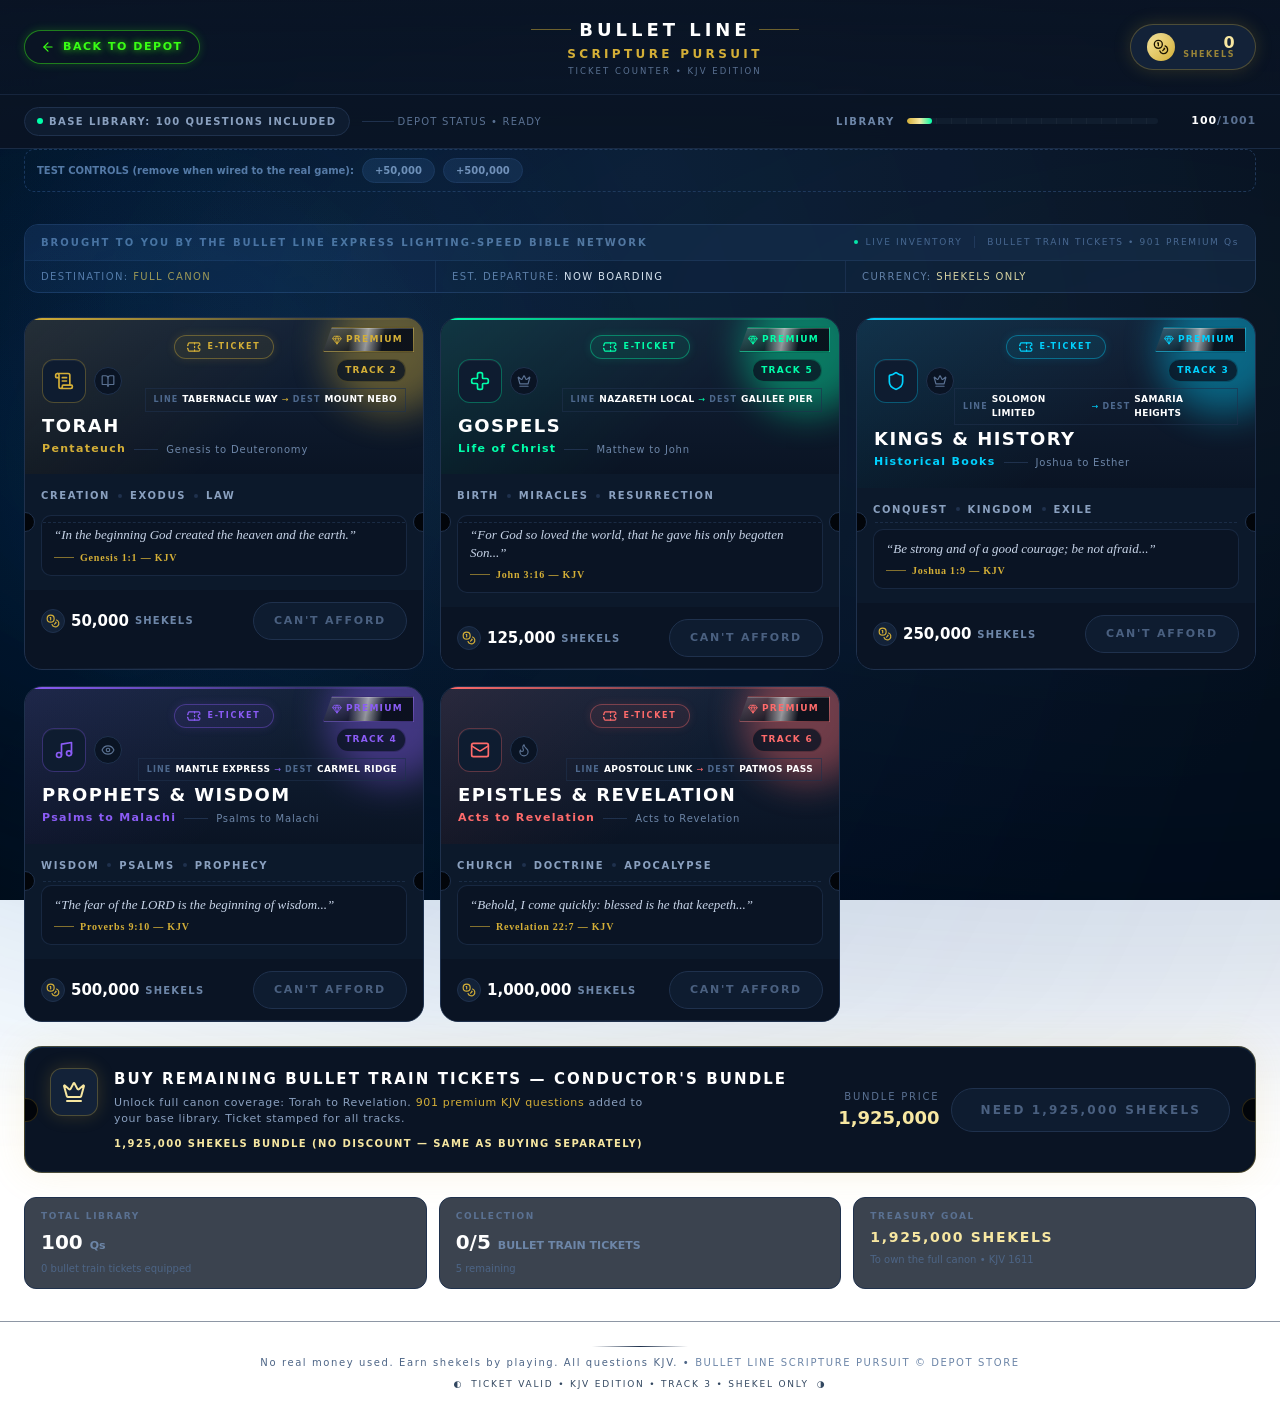
==== commit 87b8dcc6: "Add files via upload" ====
--- a/store.html
+++ b/store.html
@@ -143,7 +143,7 @@
       <div class="mb-6 overflow-hidden rounded-[14px] border border-[#1f314d] bg-[#0a1424]">
         <div class="flex flex-wrap items-center justify-between gap-2 border-b border-[#1f314d]/70 bg-[#0e1c30] px-4 py-2.5">
           <div class="flex items-center gap-2 text-[10px] font-bold tracking-[0.2em] text-[#5f7da0]">
-            THE BULLET LINE HIGH-SPEED RAIL BIBLE NETWORK
+            BROUGHT TO YOU BY THE BULLET LINE EXPRESS LIGHTING-SPEED BIBLE NETWORK
           </div>
           <div class="flex items-center gap-2 text-[9px] tracking-[0.18em] text-[#4d688d]">
             <span class="h-1 w-1 rounded-full bg-[#00ffaa]"></span>
